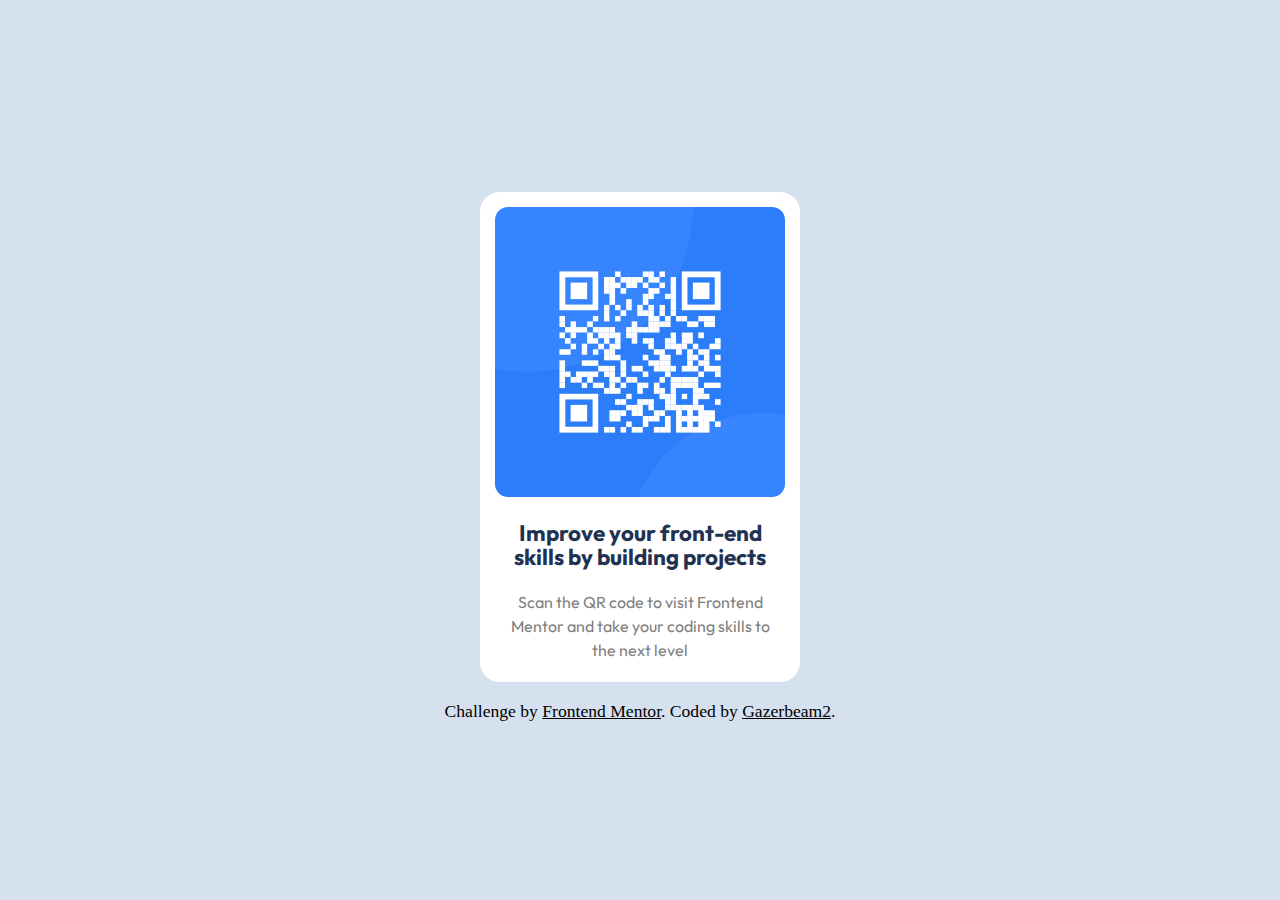
==== index.html @ f5d112dd "feat: changed h1 tag" ====
<!DOCTYPE html>
<html lang="en">
<head>
  <meta charset="UTF-8">
  <meta name="viewport" content="width=device-width, initial-scale=1.0"> <!-- displays site properly based on user's device -->

  <link rel="icon" type="image/png" sizes="32x32" href="./images/favicon-32x32.png">
  <link rel="preconnect" href="https://fonts.googleapis.com">
<link rel="preconnect" href="https://fonts.gstatic.com" crossorigin>
<link href="https://fonts.googleapis.com/css2?family=Outfit&display=swap" rel="stylesheet">
<link rel="preconnect" href="https://fonts.googleapis.com">
<link rel="preconnect" href="https://fonts.gstatic.com" crossorigin>
<link href="https://fonts.googleapis.com/css2?family=Outfit:wght@400;700&display=swap" rel="stylesheet">

  <title>Frontend Mentor | QR code component</title>
<link rel="stylesheet" href="styles.css">
</head>

<body>

  <main>
  <section class="container">
  <img src="images/image-qr-code.png" alt="QR Code Url:'https://www.frontendmentor.io/home'">
  <h2>Improve your front-end skills by building projects</h2>

  <p>Scan the QR code to visit Frontend Mentor and take your coding skills to the next level</p>
  </section>
  </main>

<footer>
  <div class="attribution">
    Challenge by <a href="https://www.frontendmentor.io?ref=challenge" target="_blank">Frontend Mentor</a>.
    Coded by <a href="https://github.com/Gazerbeam2">Gazerbeam2</a>.
  </div>
</footer>

</body>
</html>
---- styles.css ----
/* Box sizing rules */
*,
*::before,
*::after {
  box-sizing: border-box;
}

/* Prevent font size inflation */
html {
  -moz-text-size-adjust: none;
  -webkit-text-size-adjust: none;
  text-size-adjust: none;
}

/* Remove default margin in favour of better control in authored CSS */
body, h1, h2, h3, h4, p,
figure, blockquote, dl, dd {
  margin: 0;
}

/* Remove list styles on ul, ol elements with a list role, which suggests default styling will be removed */
ul[role='list'],
ol[role='list'] {
  list-style: none;
}

/* Set core body defaults */
body {
  min-height: 100vh;
  line-height: 1.5;
}

/* Set shorter line heights on headings and interactive elements */
h1, h2, h3, h4,
button, input, label {
  line-height: 1.1;
}

/* Balance text wrapping on headings */
h1, h2,
h3, h4 {
  text-wrap: balance;
}

/* A elements that don't have a class get default styles */
a:not([class]) {
  text-decoration-skip-ink: auto;
  color: currentColor;
}

/* Make images easier to work with */
img,
picture {
  max-width: 100%;
  display: block;
}

/* Inherit fonts for inputs and buttons */
input, button,
textarea, select {
  font: inherit;
}

/* Make sure textareas without a rows attribute are not tiny */
textarea:not([rows]) {
  min-height: 10em;
}

/* Anything that has been anchored to should have extra scroll margin */
:target {
  scroll-margin-block: 5ex;
}


body{
    background-color: #d5e1ef;
    font-size:16px;
    display:flex;
    flex-direction: column;
    justify-content: center;
    align-items: center;
}

main{
    max-width: 22rem;
    padding:16px;

}

.container{
  border: 10px solid white;
  background-color: white;
  border-radius: 20px;
}

img{
    border-radius:18px;
    max-inline-size: 100%;
    padding:5px;
}

p{
    font-family: 'Outfit', sans-serif;
    color:gray;
    text-align: center;
    padding:10px;
    font-size:1rem;
    font-weight:400;
    margin:0 auto;

}

h2{
    text-align: center;
    padding:19px 19px 10px 19px;
    font-family:'Outfit',sans-serif;
    font-size:1.4rem;
    font-weight:700;
    color:hsl(218, 44%, 22%);
}


.attribution{
  font-size:1.1rem;

}


/*Border-radius is might what rounds the corners
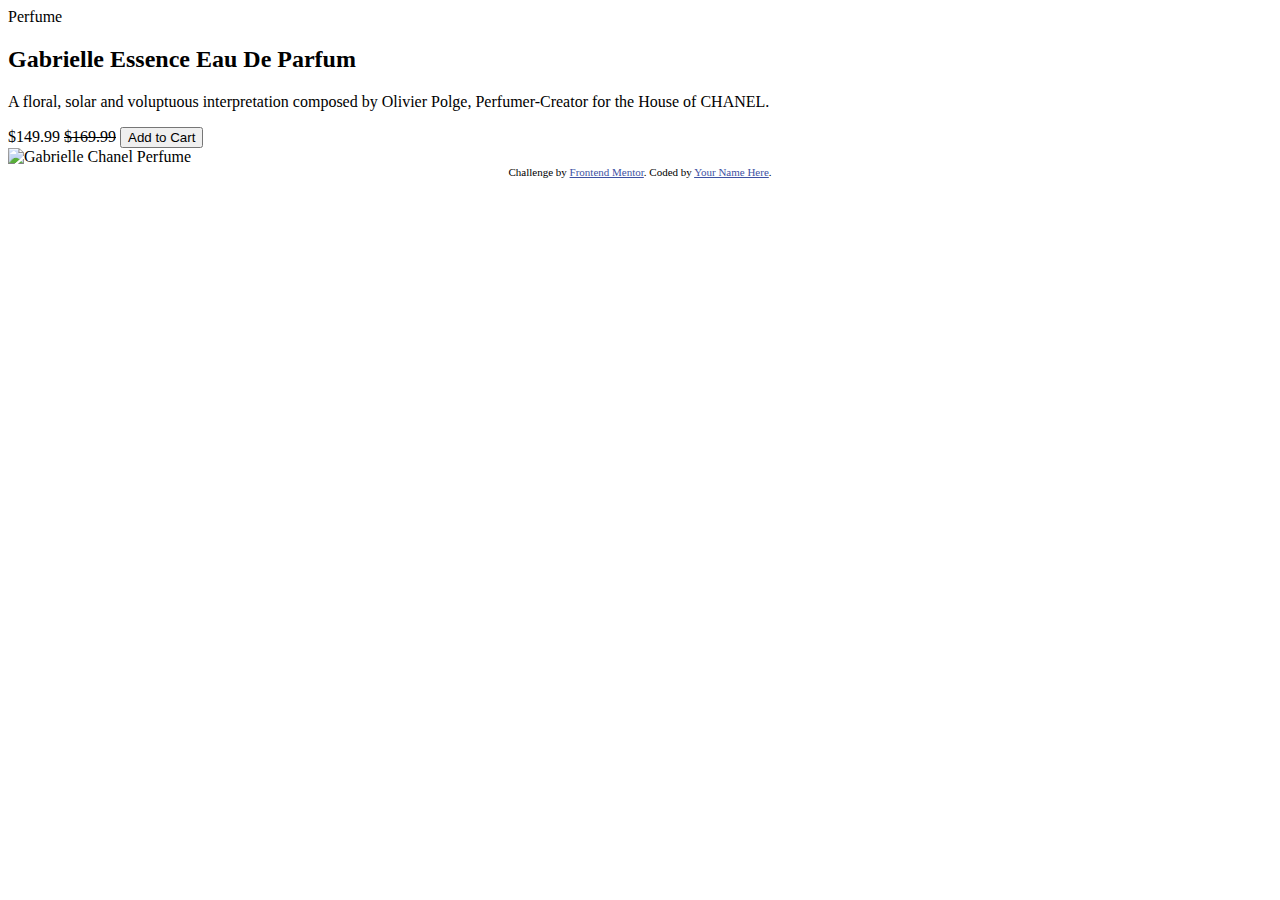
==== commit 9088ad1f: "feat: added HTML content" ====
--- a/index.html
+++ b/index.html
@@ -5,34 +5,38 @@
   <meta name="viewport" content="width=device-width, initial-scale=1.0"> <!-- displays site properly based on user's device -->
 
   <link rel="icon" type="image/png" sizes="32x32" href="./images/favicon-32x32.png">
-  <link rel="preconnect" href="https://fonts.googleapis.com">
-<link rel="preconnect" href="https://fonts.gstatic.com" crossorigin>
-<link href="https://fonts.googleapis.com/css2?family=Outfit&display=swap" rel="stylesheet">
-<link rel="preconnect" href="https://fonts.googleapis.com">
-<link rel="preconnect" href="https://fonts.gstatic.com" crossorigin>
-<link href="https://fonts.googleapis.com/css2?family=Outfit:wght@400;700&display=swap" rel="stylesheet">
 
-  <title>Frontend Mentor | QR code component</title>
-<link rel="stylesheet" href="styles.css">
+  <title>Frontend Mentor | Product preview card component</title>
+
+  <!-- Feel free to remove these styles or customise in your own stylesheet 👍 -->
+  <style>
+    .attribution { font-size: 11px; text-align: center; }
+    .attribution a { color: hsl(228, 45%, 44%); }
+  </style>
 </head>
+<body>
+  <main>
+  <section>
+  <span>Perfume</span>
 
-<body>
+  <h2>Gabrielle Essence Eau De Parfum</h2>
 
-  <main>
-  <section class="container">
-  <img src="images/image-qr-code.png" alt="QR Code Url:'https://www.frontendmentor.io/home'">
-  <h2>Improve your front-end skills by building projects</h2>
+  <p>A floral, solar and voluptuous interpretation composed by Olivier Polge,
+  Perfumer-Creator for the House of CHANEL.</p>
 
-  <p>Scan the QR code to visit Frontend Mentor and take your coding skills to the next level</p>
+  <span>$149.99</span>
+  <s>$169.99</s>
+
+  <button>Add to Cart</button>
   </section>
-  </main>
 
-<footer>
+ <section>
+      <img src="images/image-product-desktop.jpg" alt="Gabrielle Chanel Perfume">
+  </section>
+</main>
   <div class="attribution">
     Challenge by <a href="https://www.frontendmentor.io?ref=challenge" target="_blank">Frontend Mentor</a>.
-    Coded by <a href="https://github.com/Gazerbeam2">Gazerbeam2</a>.
+    Coded by <a href="#">Your Name Here</a>.
   </div>
-</footer>
-
 </body>
 </html>
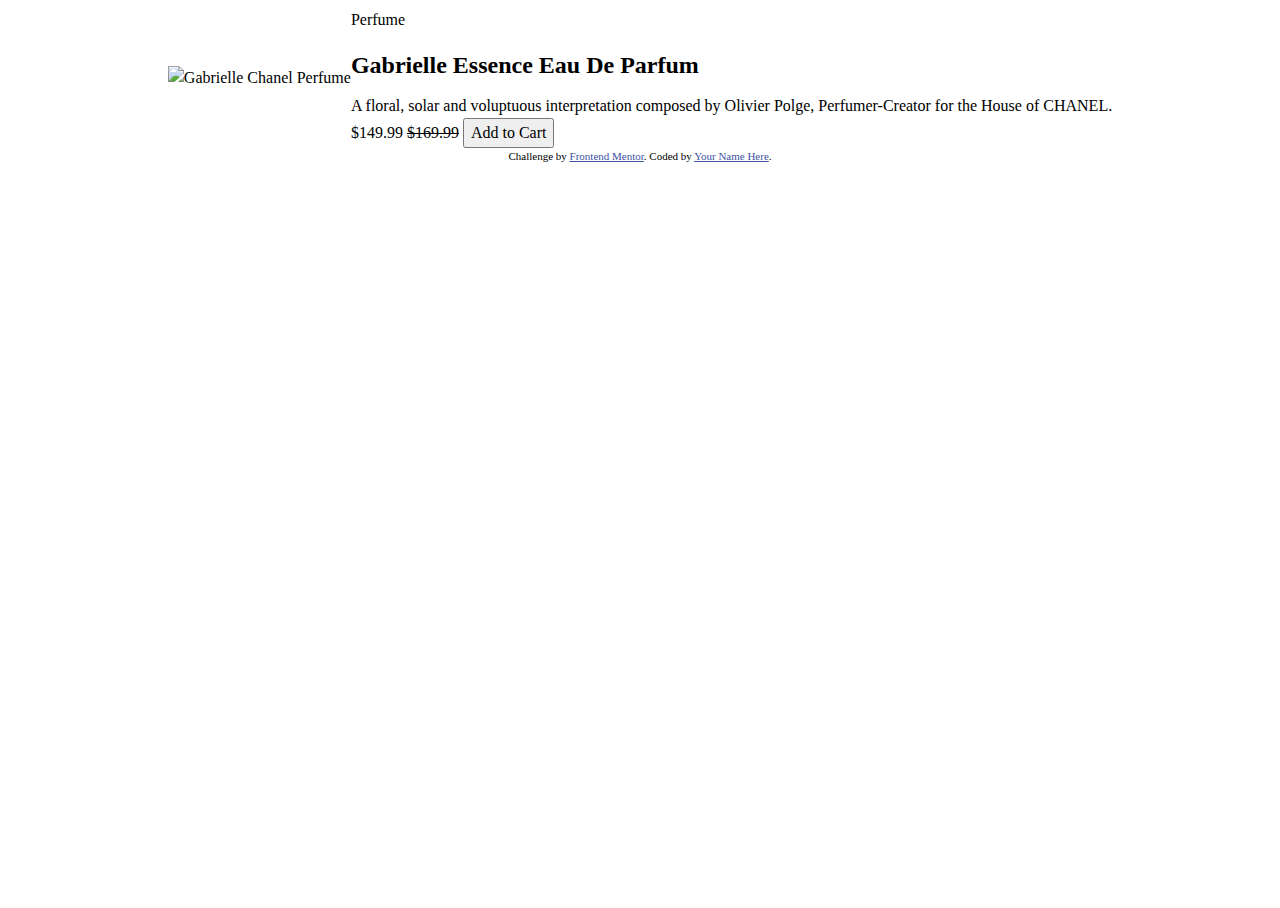
==== commit 38423407: "feat: added HTML and CSS content" ====
--- a/index.html
+++ b/index.html
@@ -5,6 +5,7 @@
   <meta name="viewport" content="width=device-width, initial-scale=1.0"> <!-- displays site properly based on user's device -->
 
   <link rel="icon" type="image/png" sizes="32x32" href="./images/favicon-32x32.png">
+  <link rel="stylesheet" href="styles.css">
 
   <title>Frontend Mentor | Product preview card component</title>
 
--- a/styles.css
+++ b/styles.css
@@ -0,0 +1,83 @@
+/* Box sizing rules */
+*,
+*::before,
+*::after {
+  box-sizing: border-box;
+}
+
+/* Prevent font size inflation */
+html {
+  -moz-text-size-adjust: none;
+  -webkit-text-size-adjust: none;
+  text-size-adjust: none;
+}
+
+/* Remove default margin in favour of better control in authored CSS */
+body, h1, h2, h3, h4, p,
+figure, blockquote, dl, dd {
+  margin-block-end: 0;
+}
+
+/* Remove list styles on ul, ol elements with a list role, which suggests default styling will be removed */
+ul[role='list'],
+ol[role='list'] {
+  list-style: none;
+}
+
+/* Set core body defaults */
+body {
+  min-height: 100vh;
+  line-height: 1.5;
+}
+
+/* Set shorter line heights on headings and interactive elements */
+h1, h2, h3, h4,
+button, input, label {
+  line-height: 1.1;
+}
+
+/* Balance text wrapping on headings */
+h1, h2,
+h3, h4 {
+  text-wrap: balance;
+}
+
+/* A elements that don't have a class get default styles */
+a:not([class]) {
+  text-decoration-skip-ink: auto;
+  color: currentColor;
+}
+
+/* Make images easier to work with */
+img,
+picture {
+  max-width: 100%;
+  display: block;
+}
+
+/* Inherit fonts for inputs and buttons */
+input, button,
+textarea, select {
+  font: inherit;
+}
+
+/* Make sure textareas without a rows attribute are not tiny */
+textarea:not([rows]) {
+  min-height: 10em;
+}
+
+/* Anything that has been anchored to should have extra scroll margin */
+:target {
+  scroll-margin-block: 5ex;
+}
+
+body{
+
+}
+
+main{
+    display:flex;
+    justify-content: center;
+    align-items: center;
+    flex-direction: row-reverse;
+}
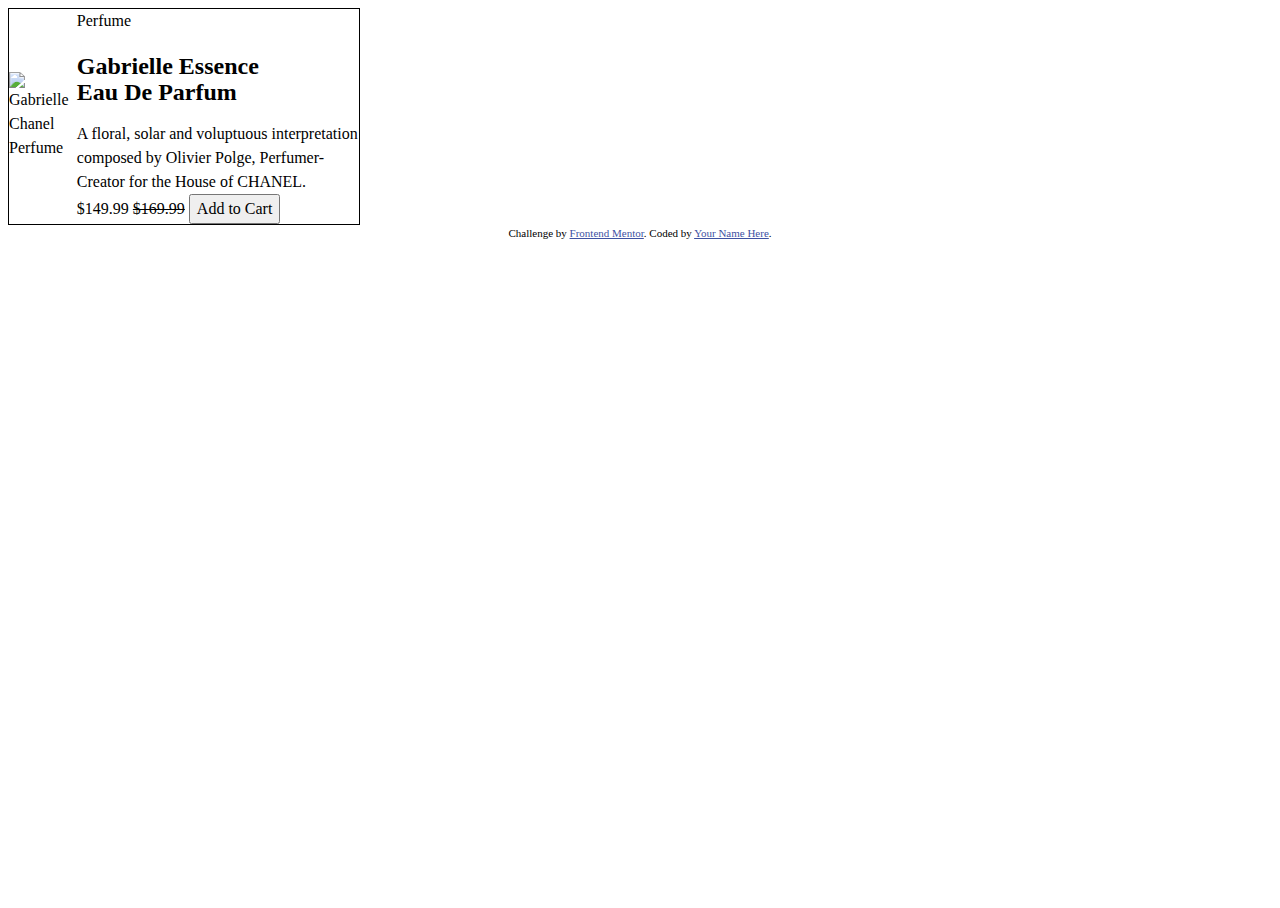
==== commit 4ff81e91: "Merge branch 'main' of github.com:Gazerbeam2/Product-preview-card-component" ====
--- a/index.html
+++ b/index.html
@@ -31,9 +31,9 @@
   <button>Add to Cart</button>
   </section>
 
- <section>
+ <div>
       <img src="images/image-product-desktop.jpg" alt="Gabrielle Chanel Perfume">
-  </section>
+  </div>
 </main>
   <div class="attribution">
     Challenge by <a href="https://www.frontendmentor.io?ref=challenge" target="_blank">Frontend Mentor</a>.
--- a/styles.css
+++ b/styles.css
@@ -80,4 +80,10 @@
     justify-content: center;
     align-items: center;
     flex-direction: row-reverse;
+    max-width: 22rem;
+    border: 1px solid black
 }
+
+img{
+  object-fit: contain;
+}
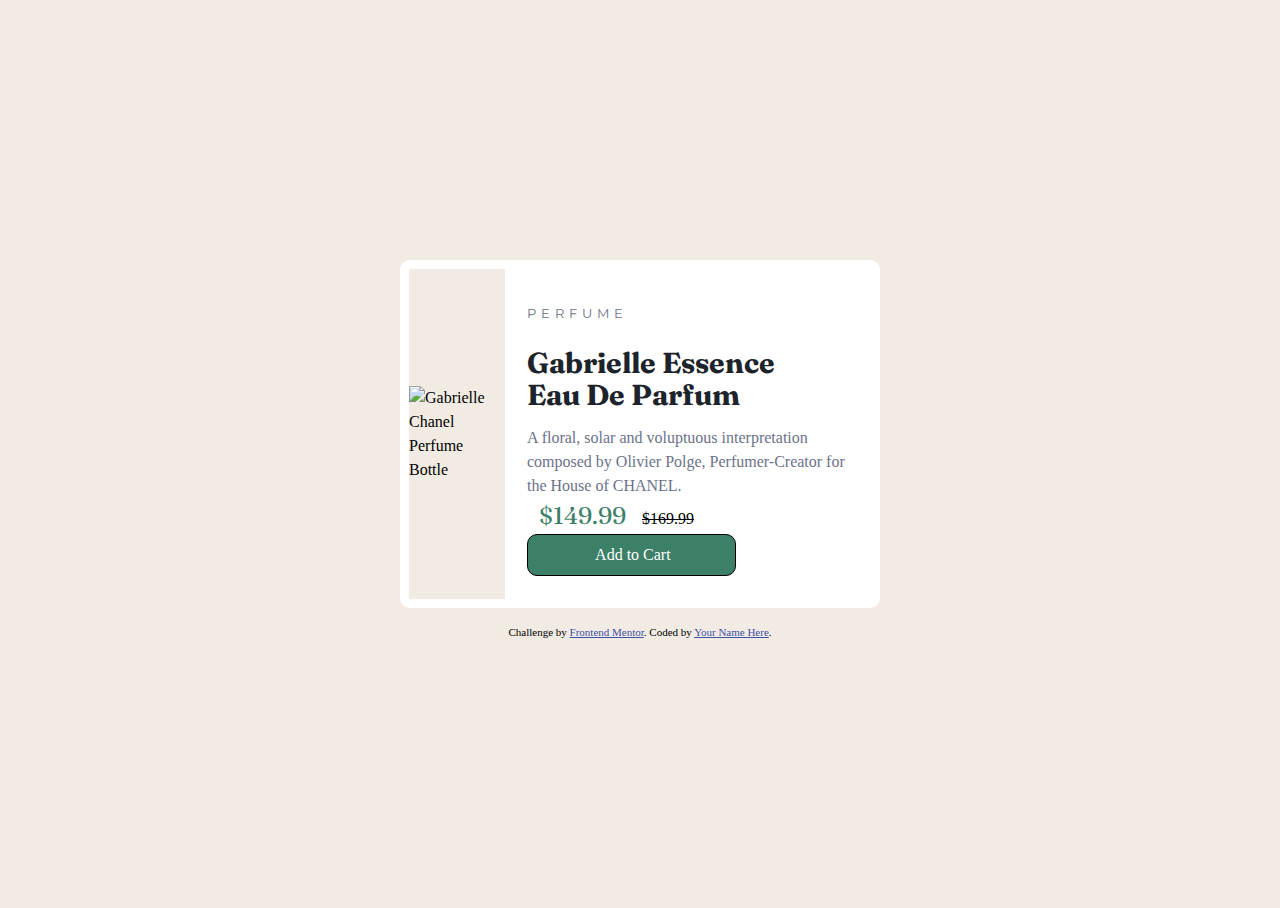
==== commit 81e63e66: "fix: changed styling" ====
--- a/index.html
+++ b/index.html
@@ -5,6 +5,9 @@
   <meta name="viewport" content="width=device-width, initial-scale=1.0"> <!-- displays site properly based on user's device -->
 
   <link rel="icon" type="image/png" sizes="32x32" href="./images/favicon-32x32.png">
+  <link rel="preconnect" href="https://fonts.googleapis.com">
+<link rel="preconnect" href="https://fonts.gstatic.com" crossorigin>
+<link href="https://fonts.googleapis.com/css2?family=Fraunces:opsz,wght@9..144,700&family=Montserrat:wght@500;700&display=swap" rel="stylesheet">
   <link rel="stylesheet" href="styles.css">
 
   <title>Frontend Mentor | Product preview card component</title>
@@ -17,27 +20,35 @@
 </head>
 <body>
   <main>
-  <section>
-  <span>Perfume</span>
+    <div class ="component_container">
+    <div class = "component_text_side">
+    <p class = "component_ribbon_text">Perfume</p>
 
-  <h2>Gabrielle Essence Eau De Parfum</h2>
+    <h2>Gabrielle Essence Eau De Parfum</h2>
 
-  <p>A floral, solar and voluptuous interpretation composed by Olivier Polge,
-  Perfumer-Creator for the House of CHANEL.</p>
+    <p>A floral, solar and voluptuous interpretation composed by Olivier Polge, Perfumer-Creator for the House of CHANEL.</p>
 
-  <span>$149.99</span>
+  <span class = "component_prices_span">$149.99</span>
   <s>$169.99</s>
 
-  <button>Add to Cart</button>
-  </section>
+  <button>
+    <img class = "shopping_Cart_Icon" src="images/icon-cart.svg" alt="">
+    <span> Add to Cart</span>
+  </button>
+  </div>
 
  <div>
-      <img src="images/image-product-desktop.jpg" alt="Gabrielle Chanel Perfume">
+    <picture>
+      <source srcset="images/image-product-mobile.jpg" alt = "Gabrielle Chanel Perfume Bottles" media="(max-width: 600px)">
+      <img src="images/image-product-desktop.jpg" alt="Gabrielle Chanel Perfume Bottle">
+    </picture>
   </div>
+</div>
+
 </main>
-  <div class="attribution">
+<footer class="attribution">
     Challenge by <a href="https://www.frontendmentor.io?ref=challenge" target="_blank">Frontend Mentor</a>.
     Coded by <a href="#">Your Name Here</a>.
-  </div>
+  </footer>
 </body>
 </html>
--- a/styles.css
+++ b/styles.css
@@ -72,18 +72,78 @@
 }
 
 body{
-
+  display: flex;
+  flex-direction: column;
+  justify-content: center;
+  align-items: center;
+  background-color: hsl(30, 38%, 92%);
 }
 
-main{
+
+
+.component_container{
     display:flex;
     justify-content: center;
     align-items: center;
     flex-direction: row-reverse;
-    max-width: 22rem;
-    border: 1px solid black
+    max-width: 30rem;
+    border: 9px solid white;
+    border-radius: 10px;
+    margin: 0 auto;
 }
 
-img{
-  object-fit: contain;
+.component_text_side{
+  background-color: hsl(0, 0%, 100%);
+  padding:1.4em;
+  margin: 0;
 }
+.component_ribbon_text{
+  text-transform: uppercase;
+  font-family: 'Montserrat', sans-serif;
+  letter-spacing: 5px;
+  font-size: 0.8rem;
+}
+
+
+h2{
+  color: hsl(212, 21%, 14%);
+  font-size: 1.8rem;
+  font-family: 'Fraunces', serif;;
+}
+
+
+p{
+  color: hsl(228, 12%, 48%)
+}
+
+.component_prices_span{
+  color: hsl(158, 36%, 37%);
+  font-size: 1.5rem;
+  font-family: 'Fraunces', serif;
+  padding: 0.5em 0 ;
+  margin:0.5em;
+
+}
+button{
+  background-color:  hsl(158, 36%, 37%);
+  color: hsl(0, 0%, 100%);
+  border-radius: 10px;
+  display:block;
+  padding: 0.5em 4em 0.5em 4em;
+  border: 1px solid black;
+}
+
+.shopping_Cart_Icon{
+  display:inline;
+
+}
+
+
+picture{
+  object-fit: cover;
+}
+
+footer{
+  font-size: 2rem;
+  margin: 16px auto;
+}
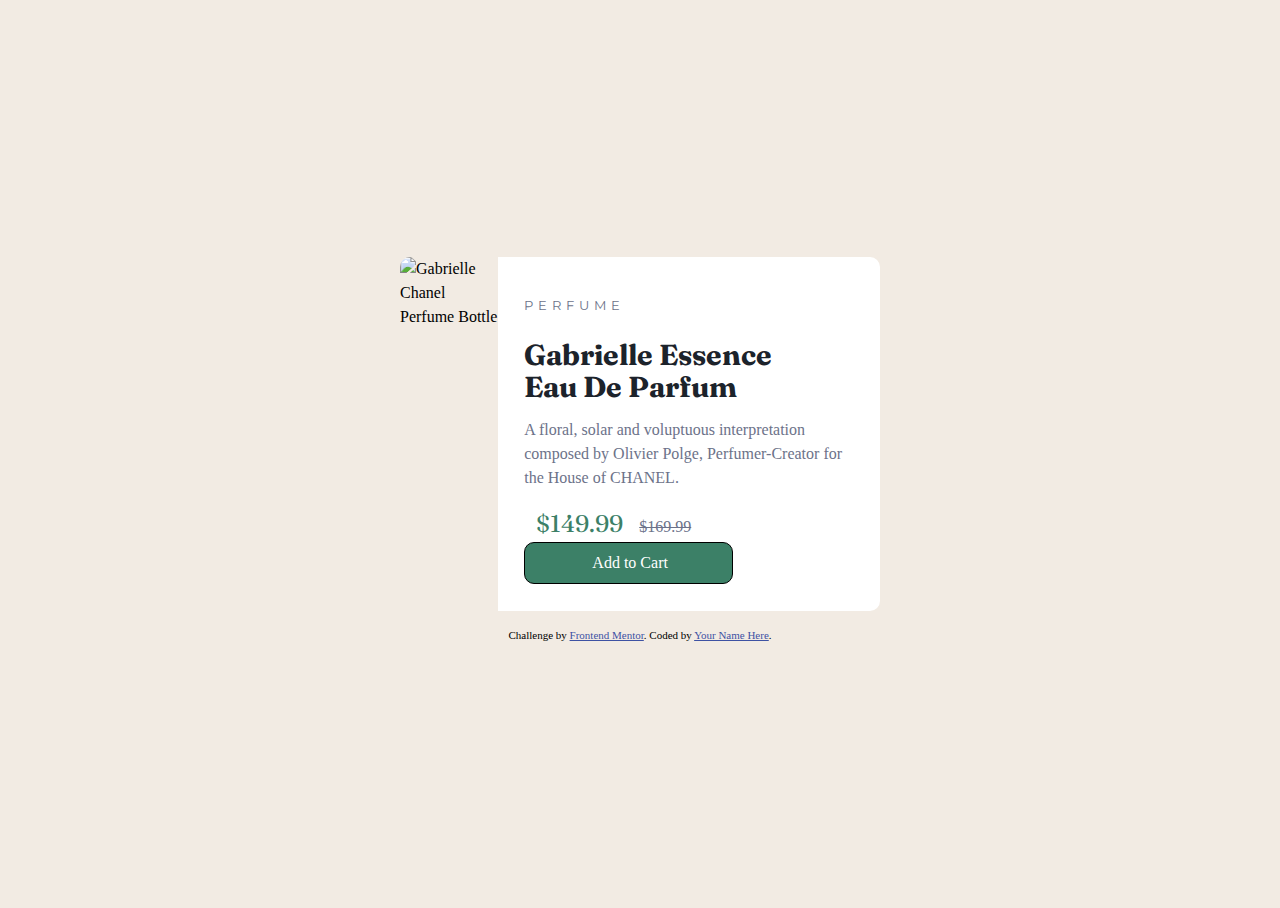
==== commit 0f6220aa: "added css" ====
--- a/index.html
+++ b/index.html
@@ -28,8 +28,10 @@
 
     <p>A floral, solar and voluptuous interpretation composed by Olivier Polge, Perfumer-Creator for the House of CHANEL.</p>
 
-  <span class = "component_prices_span">$149.99</span>
-  <s>$169.99</s>
+    <p>
+    <span class = "component_prices_span">$149.99</span>
+    <s>$169.99</s>
+    </p>
 
   <button>
     <img class = "shopping_Cart_Icon" src="images/icon-cart.svg" alt="">
@@ -39,8 +41,8 @@
 
  <div>
     <picture>
-      <source srcset="images/image-product-mobile.jpg" alt = "Gabrielle Chanel Perfume Bottles" media="(max-width: 600px)">
-      <img src="images/image-product-desktop.jpg" alt="Gabrielle Chanel Perfume Bottle">
+      <source srcset="images/image-product-desktop.jpg">
+      <img src="images/image-product-mobile.jpg" alt="Gabrielle Chanel Perfume Bottle">
     </picture>
   </div>
 </div>
--- a/styles.css
+++ b/styles.css
@@ -13,14 +13,22 @@
 }
 
 /* Remove default margin in favour of better control in authored CSS */
-body, h1, h2, h3, h4, p,
-figure, blockquote, dl, dd {
+body,
+h1,
+h2,
+h3,
+h4,
+p,
+figure,
+blockquote,
+dl,
+dd {
   margin-block-end: 0;
 }
 
 /* Remove list styles on ul, ol elements with a list role, which suggests default styling will be removed */
-ul[role='list'],
-ol[role='list'] {
+ul[role="list"],
+ol[role="list"] {
   list-style: none;
 }
 
@@ -31,14 +39,21 @@
 }
 
 /* Set shorter line heights on headings and interactive elements */
-h1, h2, h3, h4,
-button, input, label {
+h1,
+h2,
+h3,
+h4,
+button,
+input,
+label {
   line-height: 1.1;
 }
 
 /* Balance text wrapping on headings */
-h1, h2,
-h3, h4 {
+h1,
+h2,
+h3,
+h4 {
   text-wrap: balance;
 }
 
@@ -56,8 +71,10 @@
 }
 
 /* Inherit fonts for inputs and buttons */
-input, button,
-textarea, select {
+input,
+button,
+textarea,
+select {
   font: inherit;
 }
 
@@ -71,7 +88,7 @@
   scroll-margin-block: 5ex;
 }
 
-body{
+body {
   display: flex;
   flex-direction: column;
   justify-content: center;
@@ -79,71 +96,67 @@
   background-color: hsl(30, 38%, 92%);
 }
 
+.component_container {
+  display: flex;
+  justify-content: center;
+  flex-direction: row-reverse;
+  max-width: 30rem;
 
-
-.component_container{
-    display:flex;
-    justify-content: center;
-    align-items: center;
-    flex-direction: row-reverse;
-    max-width: 30rem;
-    border: 9px solid white;
-    border-radius: 10px;
-    margin: 0 auto;
+  margin: 0 auto;
 }
 
-.component_text_side{
+.component_text_side {
   background-color: hsl(0, 0%, 100%);
-  padding:1.4em;
+  padding: 1.4em;
   margin: 0;
+  border: 4px solid white;
+  border-radius: 0px 10px 10px 0px;
 }
-.component_ribbon_text{
+.component_ribbon_text {
   text-transform: uppercase;
-  font-family: 'Montserrat', sans-serif;
+  font-family: "Montserrat", sans-serif;
   letter-spacing: 5px;
   font-size: 0.8rem;
 }
 
-
-h2{
+h2 {
   color: hsl(212, 21%, 14%);
   font-size: 1.8rem;
-  font-family: 'Fraunces', serif;;
+  font-family: "Fraunces", serif;
 }
 
-
-p{
-  color: hsl(228, 12%, 48%)
+p {
+  color: hsl(228, 12%, 48%);
 }
 
-.component_prices_span{
+.component_prices_span {
   color: hsl(158, 36%, 37%);
   font-size: 1.5rem;
-  font-family: 'Fraunces', serif;
-  padding: 0.5em 0 ;
-  margin:0.5em;
-
+  font-family: "Fraunces", serif;
+  padding: 0.5em 0;
+  margin: 0.5em;
 }
-button{
-  background-color:  hsl(158, 36%, 37%);
+button {
+  background-color: hsl(158, 36%, 37%);
   color: hsl(0, 0%, 100%);
   border-radius: 10px;
-  display:block;
+  display: block;
   padding: 0.5em 4em 0.5em 4em;
   border: 1px solid black;
 }
 
-.shopping_Cart_Icon{
-  display:inline;
-
+.shopping_Cart_Icon {
+  display: inline;
 }
 
-
-picture{
+picture,
+img {
   object-fit: cover;
+  height: 100%;
+  border-radius: 10px 0px 0px 10px;
 }
 
-footer{
+footer {
   font-size: 2rem;
   margin: 16px auto;
 }
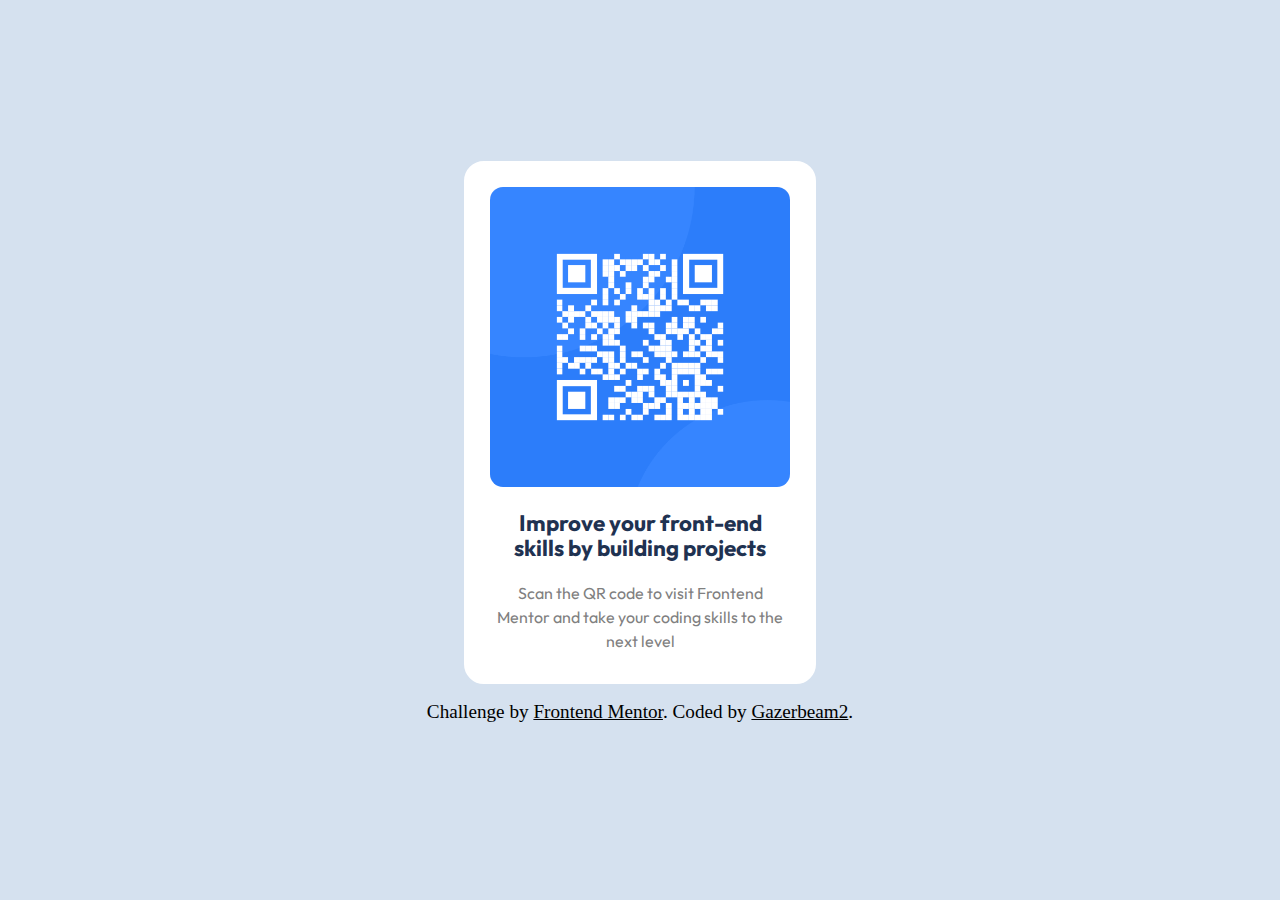
==== commit 76008881: "added QR-code-component" ====
--- a/index.html
+++ b/index.html
@@ -7,50 +7,29 @@
   <link rel="icon" type="image/png" sizes="32x32" href="./images/favicon-32x32.png">
   <link rel="preconnect" href="https://fonts.googleapis.com">
 <link rel="preconnect" href="https://fonts.gstatic.com" crossorigin>
-<link href="https://fonts.googleapis.com/css2?family=Fraunces:opsz,wght@9..144,700&family=Montserrat:wght@500;700&display=swap" rel="stylesheet">
-  <link rel="stylesheet" href="styles.css">
+<link href="https://fonts.googleapis.com/css2?family=Outfit&display=swap" rel="stylesheet">
+<link rel="preconnect" href="https://fonts.googleapis.com">
+<link rel="preconnect" href="https://fonts.gstatic.com" crossorigin>
+<link href="https://fonts.googleapis.com/css2?family=Outfit:wght@400;700&display=swap" rel="stylesheet">
 
-  <title>Frontend Mentor | Product preview card component</title>
+  <title>Frontend Mentor | QR code component</title>
+<link rel="stylesheet" href="styles.css">
+</head>
 
-  <!-- Feel free to remove these styles or customise in your own stylesheet 👍 -->
-  <style>
-    .attribution { font-size: 11px; text-align: center; }
-    .attribution a { color: hsl(228, 45%, 44%); }
-  </style>
-</head>
 <body>
+
   <main>
-    <div class ="component_container">
-    <div class = "component_text_side">
-    <p class = "component_ribbon_text">Perfume</p>
+  <img src="images/image-qr-code.png" alt="QR Code Url:'https://www.frontendmentor.io/home'">
+  <h2>Improve your front-end skills by building projects</h2>
+  <p>Scan the QR code to visit Frontend Mentor and take your coding skills to the next level</p>
+  </main>
 
-    <h2>Gabrielle Essence Eau De Parfum</h2>
+<footer>
+  <div class="attribution">
+    Challenge by <a href="https://www.frontendmentor.io?ref=challenge" target="_blank">Frontend Mentor</a>.
+    Coded by <a href="https://github.com/Gazerbeam2">Gazerbeam2</a>.
+  </div>
+</footer>
 
-    <p>A floral, solar and voluptuous interpretation composed by Olivier Polge, Perfumer-Creator for the House of CHANEL.</p>
-
-    <p>
-    <span class = "component_prices_span">$149.99</span>
-    <s>$169.99</s>
-    </p>
-
-  <button>
-    <img class = "shopping_Cart_Icon" src="images/icon-cart.svg" alt="">
-    <span> Add to Cart</span>
-  </button>
-  </div>
-
- <div>
-    <picture>
-      <source srcset="images/image-product-desktop.jpg">
-      <img src="images/image-product-mobile.jpg" alt="Gabrielle Chanel Perfume Bottle">
-    </picture>
-  </div>
-</div>
-
-</main>
-<footer class="attribution">
-    Challenge by <a href="https://www.frontendmentor.io?ref=challenge" target="_blank">Frontend Mentor</a>.
-    Coded by <a href="#">Your Name Here</a>.
-  </footer>
 </body>
 </html>
--- a/styles.css
+++ b/styles.css
@@ -1,162 +1,129 @@
-/* Box sizing rules */
-*,
-*::before,
-*::after {
-  box-sizing: border-box;
-}
-
-/* Prevent font size inflation */
-html {
-  -moz-text-size-adjust: none;
-  -webkit-text-size-adjust: none;
-  text-size-adjust: none;
-}
-
-/* Remove default margin in favour of better control in authored CSS */
-body,
-h1,
-h2,
-h3,
-h4,
-p,
-figure,
-blockquote,
-dl,
-dd {
-  margin-block-end: 0;
-}
-
-/* Remove list styles on ul, ol elements with a list role, which suggests default styling will be removed */
-ul[role="list"],
-ol[role="list"] {
-  list-style: none;
-}
-
-/* Set core body defaults */
-body {
-  min-height: 100vh;
-  line-height: 1.5;
-}
-
-/* Set shorter line heights on headings and interactive elements */
-h1,
-h2,
-h3,
-h4,
-button,
-input,
-label {
-  line-height: 1.1;
-}
-
-/* Balance text wrapping on headings */
-h1,
-h2,
-h3,
-h4 {
-  text-wrap: balance;
-}
-
-/* A elements that don't have a class get default styles */
-a:not([class]) {
-  text-decoration-skip-ink: auto;
-  color: currentColor;
-}
-
-/* Make images easier to work with */
-img,
-picture {
-  max-width: 100%;
-  display: block;
-}
-
-/* Inherit fonts for inputs and buttons */
-input,
-button,
-textarea,
-select {
-  font: inherit;
-}
-
-/* Make sure textareas without a rows attribute are not tiny */
-textarea:not([rows]) {
-  min-height: 10em;
-}
-
-/* Anything that has been anchored to should have extra scroll margin */
-:target {
-  scroll-margin-block: 5ex;
-}
-
-body {
-  display: flex;
-  flex-direction: column;
-  justify-content: center;
-  align-items: center;
-  background-color: hsl(30, 38%, 92%);
-}
-
-.component_container {
-  display: flex;
-  justify-content: center;
-  flex-direction: row-reverse;
-  max-width: 30rem;
-
-  margin: 0 auto;
-}
-
-.component_text_side {
-  background-color: hsl(0, 0%, 100%);
-  padding: 1.4em;
-  margin: 0;
-  border: 4px solid white;
-  border-radius: 0px 10px 10px 0px;
-}
-.component_ribbon_text {
-  text-transform: uppercase;
-  font-family: "Montserrat", sans-serif;
-  letter-spacing: 5px;
-  font-size: 0.8rem;
-}
-
-h2 {
-  color: hsl(212, 21%, 14%);
-  font-size: 1.8rem;
-  font-family: "Fraunces", serif;
-}
-
-p {
-  color: hsl(228, 12%, 48%);
-}
-
-.component_prices_span {
-  color: hsl(158, 36%, 37%);
-  font-size: 1.5rem;
-  font-family: "Fraunces", serif;
-  padding: 0.5em 0;
-  margin: 0.5em;
-}
-button {
-  background-color: hsl(158, 36%, 37%);
-  color: hsl(0, 0%, 100%);
-  border-radius: 10px;
-  display: block;
-  padding: 0.5em 4em 0.5em 4em;
-  border: 1px solid black;
-}
-
-.shopping_Cart_Icon {
-  display: inline;
-}
-
-picture,
-img {
-  object-fit: cover;
-  height: 100%;
-  border-radius: 10px 0px 0px 10px;
-}
-
-footer {
-  font-size: 2rem;
-  margin: 16px auto;
-}
+/* Box sizing rules */
+*,
+*::before,
+*::after {
+  box-sizing: border-box;
+}
+
+/* Prevent font size inflation */
+html {
+  -moz-text-size-adjust: none;
+  -webkit-text-size-adjust: none;
+  text-size-adjust: none;
+}
+
+/* Remove default margin in favour of better control in authored CSS */
+body, h1, h2, h3, h4, p,
+figure, blockquote, dl, dd {
+  margin: 0;
+}
+
+/* Remove list styles on ul, ol elements with a list role, which suggests default styling will be removed */
+ul[role='list'],
+ol[role='list'] {
+  list-style: none;
+}
+
+/* Set core body defaults */
+body {
+  min-height: 100vh;
+  line-height: 1.5;
+}
+
+/* Set shorter line heights on headings and interactive elements */
+h1, h2, h3, h4,
+button, input, label {
+  line-height: 1.1;
+}
+
+/* Balance text wrapping on headings */
+h1, h2,
+h3, h4 {
+  text-wrap: balance;
+}
+
+/* A elements that don't have a class get default styles */
+a:not([class]) {
+  text-decoration-skip-ink: auto;
+  color: currentColor;
+}
+
+/* Make images easier to work with */
+img,
+picture {
+  max-width: 100%;
+  display: block;
+}
+
+/* Inherit fonts for inputs and buttons */
+input, button,
+textarea, select {
+  font: inherit;
+}
+
+/* Make sure textareas without a rows attribute are not tiny */
+textarea:not([rows]) {
+  min-height: 10em;
+}
+
+/* Anything that has been anchored to should have extra scroll margin */
+:target {
+  scroll-margin-block: 5ex;
+}
+
+/* Reset Ends Here */
+
+body{
+    background-color: #d5e1ef;
+    display: flex;
+    flex-direction: column;
+    justify-content: center;
+    align-items: center;
+}
+
+main{
+    max-width: 22rem;
+    padding:16px;
+    margin: 0 auto;
+    border: 5px solid white;
+    background-color: white;
+    border-radius: 20px;
+}
+
+
+img{
+    border-radius:18px;
+    max-inline-size: 100%;
+    padding:5px;
+}
+
+p{
+    font-family: 'Outfit', sans-serif;
+    color:gray;
+    text-align: center;
+    padding:10px;
+    font-size:1rem;
+    font-weight:400;
+    margin:0 auto;
+
+}
+
+h2{
+    text-align: center;
+    padding:19px 19px 10px 19px;
+    font-family:'Outfit',sans-serif;
+    font-size:1.4rem;
+    font-weight:700;
+    color:hsl(218, 44%, 22%);
+}
+
+
+footer{
+   margin: 16px 0;
+  font-size:1.2rem;
+  line-height: 1.2;
+
+}
+
+
+/*Border-radius is might what rounds the corners
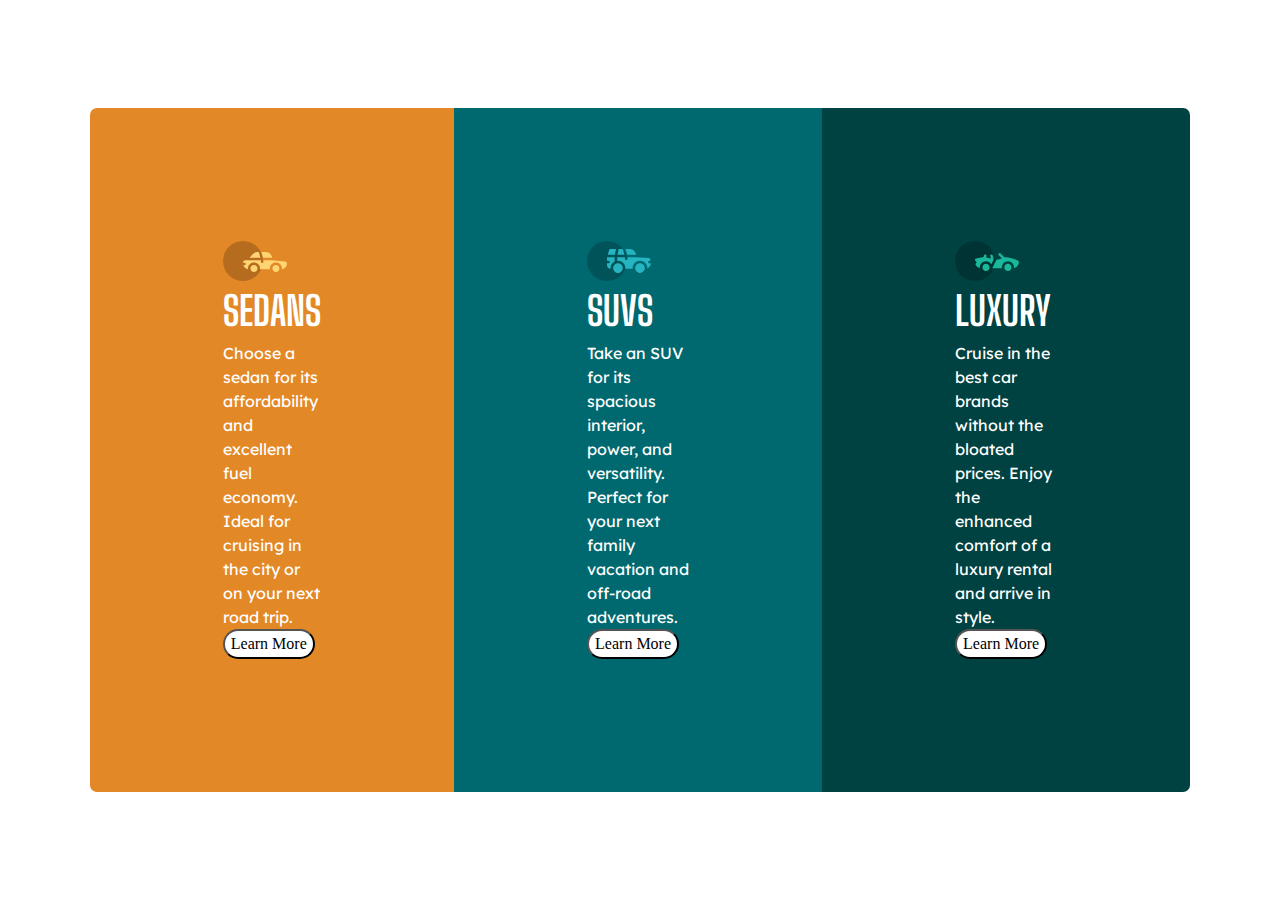
==== commit 6c023b75: "Merge remote-tracking branch '3-column-preview-card-component/main'" ====
--- a/index.html
+++ b/index.html
@@ -5,31 +5,56 @@
   <meta name="viewport" content="width=device-width, initial-scale=1.0"> <!-- displays site properly based on user's device -->
 
   <link rel="icon" type="image/png" sizes="32x32" href="./images/favicon-32x32.png">
+  <link rel="stylesheet" href="main.css">
   <link rel="preconnect" href="https://fonts.googleapis.com">
 <link rel="preconnect" href="https://fonts.gstatic.com" crossorigin>
-<link href="https://fonts.googleapis.com/css2?family=Outfit&display=swap" rel="stylesheet">
+<link href="https://fonts.googleapis.com/css2?family=Lexend+Deca&family=Roboto:wght@400;900&display=swap" rel="stylesheet">
 <link rel="preconnect" href="https://fonts.googleapis.com">
 <link rel="preconnect" href="https://fonts.gstatic.com" crossorigin>
-<link href="https://fonts.googleapis.com/css2?family=Outfit:wght@400;700&display=swap" rel="stylesheet">
+<link href="https://fonts.googleapis.com/css2?family=Big+Shoulders+Display:wght@700&family=Lexend+Deca&family=Roboto:wght@400;900&display=swap" rel="stylesheet">
 
-  <title>Frontend Mentor | QR code component</title>
-<link rel="stylesheet" href="styles.css">
+
+  <title>Frontend Mentor | 3-column preview card component</title>
+
+  <!-- Feel free to remove these styles or customise in your own stylesheet 👍 -->
+  <style>
+    .attribution { font-size: 11px; text-align: center; }
+    .attribution a { color: hsl(228, 45%, 44%); }
+  </style>
 </head>
+<body>
+<main>
 
-<body>
+  <section class="sedanSection">
+  <img src="images/icon-sedans.svg" alt="Sedan Icon">
+  <h2>Sedans</h2>
+  <p>Choose a sedan for its affordability and excellent fuel economy. Ideal for cruising in the city
+  or on your next road trip.</p>
+  <button type="button">Learn More</button>
 
-  <main>
-  <img src="images/image-qr-code.png" alt="QR Code Url:'https://www.frontendmentor.io/home'">
-  <h2>Improve your front-end skills by building projects</h2>
-  <p>Scan the QR code to visit Frontend Mentor and take your coding skills to the next level</p>
-  </main>
+  </section>
 
-<footer>
-  <div class="attribution">
+  <section class="suvSection">
+    <img src="images/icon-suvs.svg" alt="SUV Icon">
+  <h2>SUVs</h2>
+  <p>Take an SUV for its spacious interior, power, and versatility. Perfect for your next family vacation
+  and off-road adventures.</p>
+  <button type="button">Learn More</button>
+  </section>
+
+  <section class=luxurySection>
+  <img src="images/icon-luxury.svg" alt="Luxury Icon">
+  <h2>Luxury</h2>
+  <p>Cruise in the best car brands without the bloated prices. Enjoy the enhanced comfort of a luxury
+  rental and arrive in style.</p>
+  <button type=="button">Learn More</button>
+  </section>
+
+</main>
+
+  <!--<div class="attribution">
     Challenge by <a href="https://www.frontendmentor.io?ref=challenge" target="_blank">Frontend Mentor</a>.
-    Coded by <a href="https://github.com/Gazerbeam2">Gazerbeam2</a>.
-  </div>
-</footer>
-
+    Coded by <a href="#">Your Name Here</a>.
+  </div>-->
 </body>
 </html>
--- a/main.css
+++ b/main.css
@@ -0,0 +1,131 @@
+
+
+/* Box sizing rules */
+*,
+*::before,
+*::after {
+  box-sizing: border-box;
+}
+
+/* Remove default margin */
+body,
+h1,
+h2,
+h3,
+h4,
+p,
+figure,
+blockquote,
+dl,
+dd {
+  margin: 0;
+}
+
+/* Remove list styles on ul, ol elements with a list role, which suggests default styling will be removed */
+ul[role='list'],
+ol[role='list'] {
+  list-style: none;
+}
+
+/* Set core root defaults */
+html:focus-within {
+  scroll-behavior: smooth;
+}
+
+/* Set core body defaults */
+body {
+  min-height: 100vh;
+  text-rendering: optimizeSpeed;
+  line-height: 1.5;
+}
+
+/* A elements that don't have a class get default styles */
+a:not([class]) {
+  text-decoration-skip-ink: auto;
+}
+
+/* Make images easier to work with */
+img,
+picture {
+  max-width: 100%;
+  display: block;
+}
+
+/* Inherit fonts for inputs and buttons */
+input,
+button,
+textarea,
+select {
+  font: inherit;
+}
+
+/* Remove all animations, transitions and smooth scroll for people that prefer not to see them */
+@media (prefers-reduced-motion: reduce) {
+  html:focus-within {
+   scroll-behavior: auto;
+  }
+
+  *,
+  *::before,
+  *::after {
+    animation-duration: 0.01ms !important;
+    animation-iteration-count: 1 !important;
+    transition-duration: 0.01ms !important;
+    scroll-behavior: auto !important;
+  }
+}
+body{
+    display:flex;
+    justify-content: center;
+    align-items: center;
+}
+main{
+display:flex;
+max-width: 1100px;
+width:90%;
+margin: auto;
+
+}
+.sedanSection,.suvSection,.luxurySection{
+    color:white;
+    padding:8.3em;
+
+
+
+
+}
+
+.sedanSection{
+    background:hsl(31, 77%, 52%);
+    border-radius: 7px 0 0 7px;
+}
+
+.suvSection{
+    background:hsl(184, 100%, 22%);
+}
+
+.luxurySection{
+     background:hsl(179, 100%, 13%);
+     border-radius: 0 7px 7px 0;
+}
+
+button{
+    border-radius: 30px;
+    background: white;
+
+
+}
+
+h2{
+    font-family: 'Big Shoulders Display', sans-serif;
+    text-transform: uppercase;
+    font-weight:700;
+    font-size: 2.5rem;
+}
+
+p{
+    font-family: 'Lexend Deca', sans-serif;
+    font-weight:400;
+    font-size: 1rem;
+
+  }
